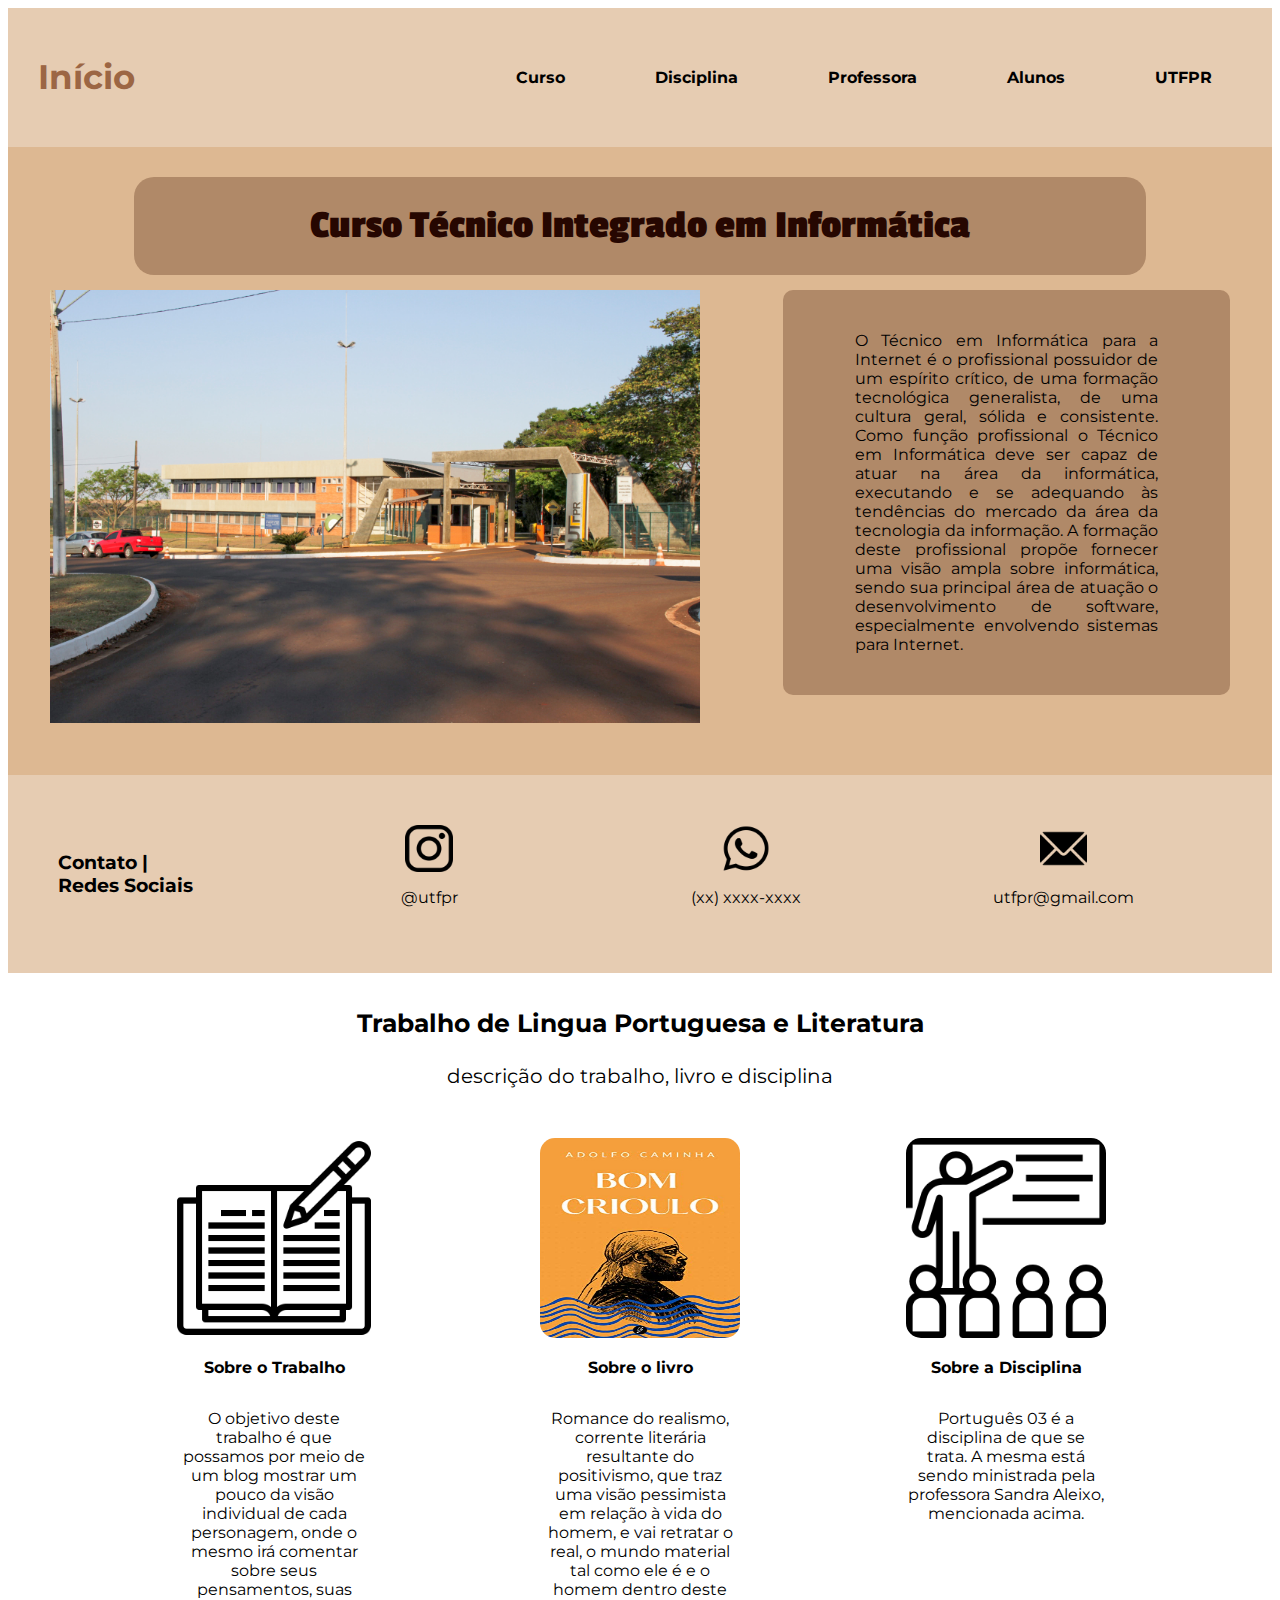
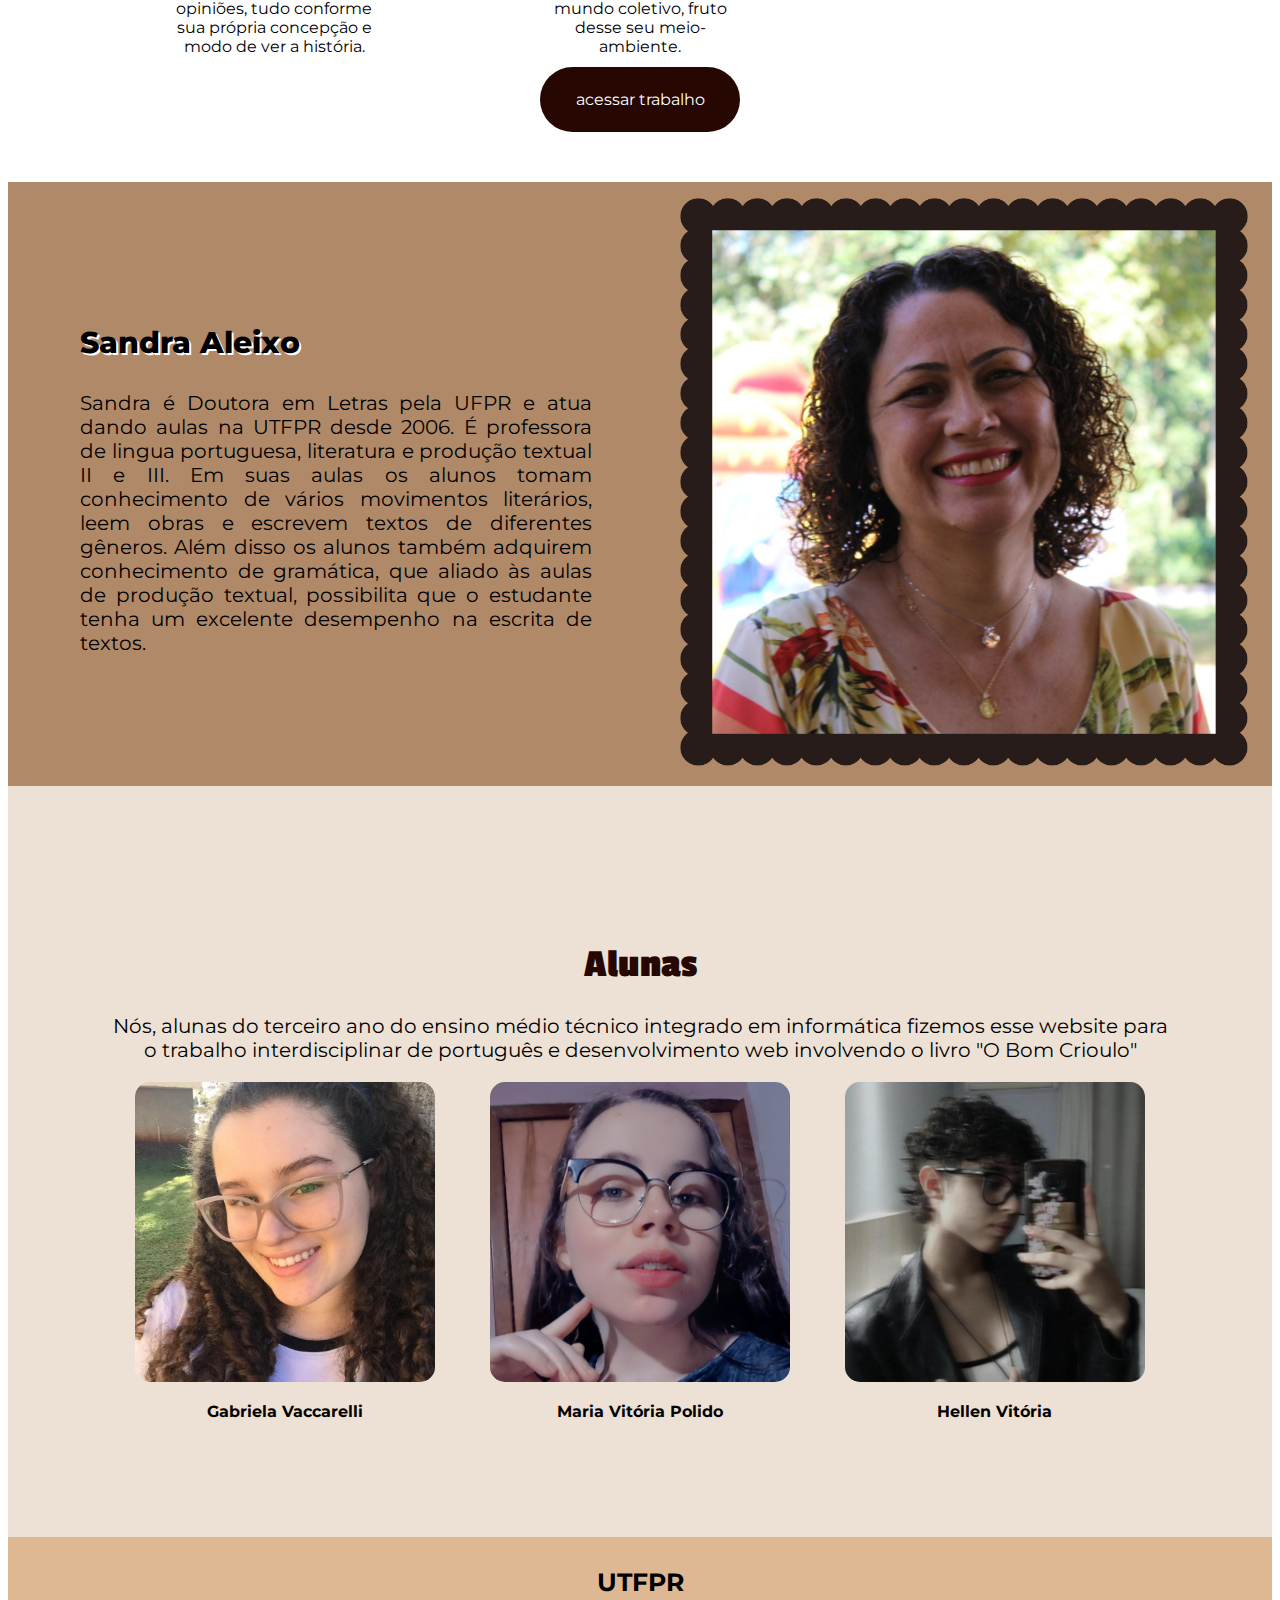
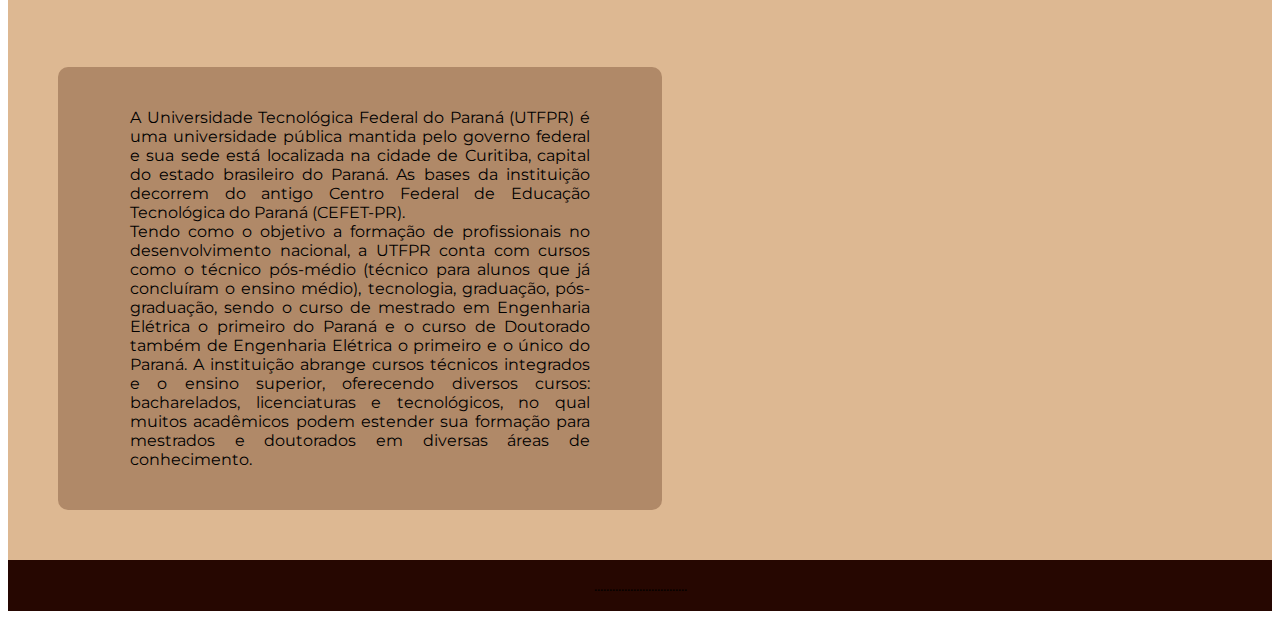
==== pagina_inicial/index.html @ a377874c "prova - DW" ====
<!DOCTYPE html>
<html lang="pt-br">

<head>
    <meta charset="UTF-8">
    <meta http-equiv="X-UA-Compatible" content="IE=edge">
    <meta name="viewport" content="width=device-width, initial-scale=1.0">
    <title>O Bom Crioulo</title>
    <link rel="shortcut icon" href="./recursos//imagens/livro.jpg" type="image/x-icon">
    <link rel="stylesheet" href="./recursos/estilo.css">
</head>

<body>
    <header class="cabecalho">
        <div class="div_cabecalho">Início</div>
        <nav>
            <a href="index.html#curso">Curso</a>
            <a href="index.html#disciplina">Disciplina</a>
            <a href="index.html#professora">Professora</a>
            <a href="index.html#alunos">Alunos</a>
            <a href="index.html#UTFPR">UTFPR</a>
        </nav>
    </header>

    <main>
        <section class="section1"> <a name="curso"> </a>
            <div class="box2">
                <h1>Curso Técnico Integrado em Informática</h1>
            </div>
        </section>

        <section class="section1_5">
            <div class="box3">
                <img src="./recursos/imagens/utf.jpg">
            </div>
            <div class="texto1">
                <p>O Técnico em Informática para a Internet é o profissional possuidor de um espírito
                    crítico,
                    de uma formação tecnológica generalista, de uma cultura geral, sólida e consistente.
                    Como função profissional o Técnico em Informática deve ser capaz de atuar na área da
                    informática, executando e se adequando às tendências do mercado da área da tecnologia
                    da informação.
                    A formação deste profissional propõe fornecer uma visão ampla sobre
                    informática, sendo sua principal área de atuação o desenvolvimento de software,
                    especialmente envolvendo sistemas para Internet.</p>
            </div>
        </section>
        <section>
            <nav class="nav2">
                <h3>Contato | Redes Sociais</h3>
                <div class="contato">
                    <div>
                        <img src="./recursos/imagens//insta.png">
                        <p>@utfpr</p>
                    </div>
                    <div>
                        <img src="./recursos/imagens//whats.png">
                        <p>(xx) xxxx-xxxx</p>
                    </div>
                    <div>
                        <img src="./recursos/imagens//e-mail.png">
                        <p>utfpr@gmail.com</p>
                    </div>
                </div>
            </nav>
        </section>

        <section class="section2"> <a name="disciplina"> </a>
            <div class="titulo_disciplina">Trabalho de Lingua Portuguesa e Literatura</div>
            <p id="descrição">descrição do trabalho, livro e disciplina</p>
            <section class="section2_2">
                <div class="div_trabalho">
                    <img src="./recursos/imagens//trabalho.png">
                    <p><b>Sobre o Trabalho</b></p>
                </div>
                <div class="div_trabalho">
                    <img src="./recursos/imagens//livro.jpg">
                    <p><b>Sobre o livro</b></p>
                </div>
                <div class="div_trabalho">
                    <img src="./recursos/imagens//disciplina.png">
                    <p><b>Sobre a Disciplina</b></p>
                </div>

            </section>
            <section class="section2_5">
                <div class="box2_5">
                    <p>O objetivo deste trabalho é que possamos por meio de um blog mostrar um pouco da visão individual
                        de cada personagem, onde o mesmo irá comentar sobre seus pensamentos, suas opiniões, tudo
                        conforme sua própria concepção e modo de ver a história.</p>
                </div>
                <div class="box2_5">
                    <p>
                        Romance do realismo, corrente literária resultante do positivismo, que traz uma visão pessimista
                        em relação à vida do homem, e vai retratar o real, o mundo material tal como ele é e o homem
                        dentro deste mundo coletivo, fruto desse seu meio-ambiente.
                    </p>

                </div>
                <div class="box2_5">
                    <p>Português 03 é a disciplina de que se trata. A mesma está sendo ministrada pela professora Sandra
                        Aleixo, mencionada acima.</p>

                </div>
            </section>

        </section>
        <nav class="nav3">
            <div class="botao">
                <a href="dashboard.html"></a>
                <a href="/personagens/sobre/index.html">acessar trabalho</a>
            </div>
        </nav>

        <section class="section3">
            <div class="professora"><a name="professora"> </a>
                <p id="titulo_professora">Sandra Aleixo</p>
                <p id="texto_professora">Sandra é Doutora em Letras pela UFPR e atua dando aulas na UTFPR desde 2006.
                    É professora de lingua portuguesa, literatura e produção textual II e III.
                    Em suas aulas os alunos tomam conhecimento de vários movimentos literários, leem obras
                    e escrevem textos de diferentes gêneros. Além disso os alunos também adquirem conhecimento de
                    gramática, que aliado às aulas de produção textual, possibilita que o estudante tenha
                    um excelente desempenho na escrita de textos.</p>
            </div>
            <div class="foto_professora">
                <img src="./recursos/imagens/professora.png">
            </div>
        </section>

        <section class="section4-2">
            <div class="alunas"> <a name="alunos"></a>
                <h1>Alunas</h1>
                <p>Nós, alunas do terceiro ano do ensino médio técnico integrado em informática
                    fizemos esse website para o trabalho interdisciplinar de português e desenvolvimento web
                    involvendo o livro "O Bom Crioulo"</p>
            </div>
            <div class="div_alunas">
                <div>
                    <img src="./recursos/imagens//gabriela.jpeg">
                    <p><b>Gabriela Vaccarelli</b></p>
                </div>
                <div>
                    <img src="./recursos/imagens//maria.jpg">
                    <p><b>Maria Vitória Polido</b></p>
                </div>
                <div>
                    <img src="./recursos/imagens//hellen.jpg">
                    <p><b>Hellen Vitória</b></p>
                </div>
            </div>
        </section>

        <section class="section5"> <a name="UTFPR"> </a>
            <div class="titulo_utfpr">UTFPR</div>
        </section>
        <section class="section5_2">
            <div class="box_utf">
                <p id="texto_utf">A Universidade Tecnológica Federal do Paraná (UTFPR) é uma universidade
                    pública mantida pelo governo federal e sua sede está localizada na cidade de Curitiba,
                    capital do estado brasileiro do Paraná.
                    As bases da instituição decorrem do antigo Centro Federal de Educação Tecnológica do
                    Paraná (CEFET-PR).<br>
                    Tendo como o objetivo a formação de profissionais no desenvolvimento nacional, a UTFPR
                    conta com cursos como o técnico pós-médio (técnico para alunos que já concluíram o ensino médio),
                    tecnologia, graduação, pós-graduação, sendo o curso de mestrado em Engenharia Elétrica o primeiro
                    do Paraná e o curso de Doutorado também de Engenharia Elétrica o primeiro e o único do Paraná.
                    A instituição abrange cursos técnicos integrados e o ensino superior, oferecendo diversos cursos:
                    bacharelados, licenciaturas e tecnológicos, no qual muitos acadêmicos podem estender sua formação
                    para mestrados e doutorados em diversas áreas de conhecimento.</p>
            </div>
            <div class="video">
                <iframe width="560" height="315" src="https://www.youtube.com/embed/9QVKVuefteU"
                    title="YouTube video player" frameborder="0"
                    allow="accelerometer; autoplay; clipboard-write; encrypted-media; gyroscope; picture-in-picture"
                    allowfullscreen></iframe>
            </div>
            </div>
        </section>
        <section id="rodapeFinal">
            <div>
                <p>...............................</p>

            </div>
        </section>

    </main>
</body>

</html>
---- pagina_inicial/recursos/estilo.css ----
@import url('https://fonts.googleapis.com/css2?family=Montserrat:wght@300&display=swap');
@import url('https://fonts.googleapis.com/css2?family=Montserrat:wght@600&display=swap');
@import url('https://fonts.googleapis.com/css2?family=Passion+One&display=swap');

:root {
    --cor0: #EDE0D4;
    --cor1: #E6CCB2;
    --cor2: #DDB892;
    --cor3: #B08968;
    --cor4: #7F5539;
    --cor4: #9C6644;
    --cor5: #000000;
    --cor6: #260701;
    --cor7: #ffffff;
    --fonte-padrao: 'Montserrat';
    --fonte-destaque: 'Passion One', cursive;
}

body {
    font-family: var(--fonte-padrao);
    scroll-behavior: smooth;
}

h1 {
    font-family: var(--fonte-destaque);
    font-size: 40px;
    color: var(--cor6);
}

a {
    text-decoration: none;
    color: var(--cor7);

}

.cabecalho {
    display: flex;
    flex-direction: row;
    align-items: center;
    background: var(--cor1);
}

.div_cabecalho {
    background-color: var(--cor1);
    flex-grow: 2;
    padding: 30px;
    color: var(--cor4);
    font-size: 34px;
    font-weight: 700;
    line-height: 41px;
    text-align: left;
}

nav {
    background-color: var(--cor1);
    padding: 50px;
    display: flex;
    column-gap: 70px;
}

nav>a {
    color: var(--cor5);
    padding: 10px;
    text-decoration: none;
    font-weight: bold;
    border-radius: 5px;
    transition-duration: 0.3s;
}

nav>a:hover {
    background-color: var(--cor6);
    color: var(--cor1);
}


/* ............................................................................................................... */
.section1 {
    background-color: var(--cor2);
    width: 100%;
    height: 100%;
    display: flex;
    align-items: flex-start;
    justify-content: center;
}

.section1_5 {
    background-color: var(--cor2);
    width: 100%;
    height: 100%;
    display: flex;
    justify-content: space-around;
    padding-top: 15px;
}

.box2 {
    background-color: var(--cor3);
    border-radius: 20px;
    width: 80%;
    text-align: center;
    margin-top: 30px;
}

.box2 p {
    font-size: 30px;
}

.box3 img {
    width: 650px;
}

#div_texto {
    display: flex;
    flex-direction: column;
    align-items: center;
    width: 100%;
    height: 180px;
}

.texto1 {
    background-color: var(--cor3);
    width: 24%;
    height: 100%;
    text-align: justify;
    border-radius: 10px;
    margin-bottom: 80px;
    padding: 25px 72px;
}

.titulo_curso {
    color: var(--cor6);
    font-size: 34px;
    font-weight: 100;
    margin-top: 30px;
}

#texto_curso {
    text-align: center;
    color: var(--cor5);
    font-size: 20px;
}

#div_curso {
    display: flex;
    flex-direction: column;
    width: 100%;
    height: 900px;

}

.nav2 {
    background-color: var(--cor1);
    display: flex;
    align-items: center;
}

.contato {
    display: flex;
}

.contato>div {
    display: flex;
    flex-direction: column;
    justify-content: center;
    align-items: center;
}

.contato>div>img {
    width: 15%;
}

/* ................................................................................................................ */
.section2 {
    background-color: var(--cor7);
}

.titulo_disciplina {
    background-color: var(--cor7);
    flex-grow: 2;
    padding-top: 30px;
    color: var(--cor5);
    font-size: 25px;
    font-weight: 700;
    line-height: 41px;
    text-align: center;
    align-items: center;
}

.box4-section2 img {
    align-items: center;
}

/* ................................................................................................................ */
.section2_2 {
    display: flex;
    justify-content: space-evenly;
    align-items: center;
    text-align: center;
    background-color: var(--cor7);
}

#descrição {
    text-align: center;
    color: var(--cor5);
    font-size: 20px;
}

.botao {
    background-color: var(--cor6);
    border-radius: 40px;
    width: 200px;
    height: 65px;
    color: var(--cor7);
    display: flex;
    justify-content: center;
    align-items: center;
}

.nav3 {
    background-color: var(--cor7);
    display: flex;
    align-items: center;
    flex-direction: column;
}

.div_trabalho img {
    height: 200px;
    width: 200px;
    border-radius: 15px;
    margin-top: 30px;
}

/* ................................................................................................................ */
.section2_5 {
    display: flex;
    justify-content: space-evenly;
    align-items: center;
    text-align: center;
    background-color: var(--cor7);
}

.box2_5 {
    height: 224px;
    width: 200px;
    border-radius: 15px;
}

/* ................................................................................................................ */
.section3 {
    width: 100%;
    background-color: var(--cor3);
    display: flex;
    align-items: center;
}

.professora {
    padding: 25px 72px;
    width: 40vw;
}

#titulo_professora {
    text-shadow: 2px 2px 0px var(--cor7);
    color: var(--cor5);
    font-size: 30px;
    font-weight: 800;
}

#texto_professora {
    color: var(--cor5);
    font-size: 20px;
    text-align: justify;
}

.foto_professora {
    width: 40vw;
}

.foto_professora img {
    max-height: 700px;
    max-width: 600px;
}

/* ................................................................................................................ */
.section4 {
    background-color: var(--cor0);
}

.alunas>h1 {
    background-color: var(--cor0);
    padding-top: 30px;
    font-size: 40px;
    font-weight: 700;
    text-align: center;
}

.alunas>p {
    text-align: center;
    color: var(--cor5);
    font-size: 20px;
}

/* ................................................................................................................ */
.section4-2 {
    display: flex;
    flex-direction: column;
    text-align: center;
    background-color: var(--cor0);
    padding: 100px;
}

.section4-2>.div_alunas {
    display: flex;
    justify-content: space-around;
    align-items: center;
}

.div_alunas img {
    height: 300px;
    width: 300px;
    border-radius: 15px;
}

/* ................................................................................................................ */
.section5 {
    height: 80px;
    background-color: var(--cor2);
}

.titulo_utfpr {
    background-color: var(--cor2);
    padding-top: 30px;
    color: var(--cor5);
    font-size: 25px;
    font-weight: 700;
    text-align: center;
}

.section5_2 {
    background-color: var(--cor2);
    display: flex;
    justify-content: space-around;
    align-items: center;
    padding: 50px;
}

.box_utf {
    background-color: var(--cor3);
    border-radius: 10px;
    padding: 25px 72px;
    width: 500px;
    text-align: justify;
}

.texto_utf {
    color: var(--cor5);
    font-size: 20px;
}

#rodapeFinal {
    background: var(--cor1);
}

#rodapeFinal {
    display: flex;
    flex-direction: row;
    justify-content: space-around;
    background: var(--cor6);

}
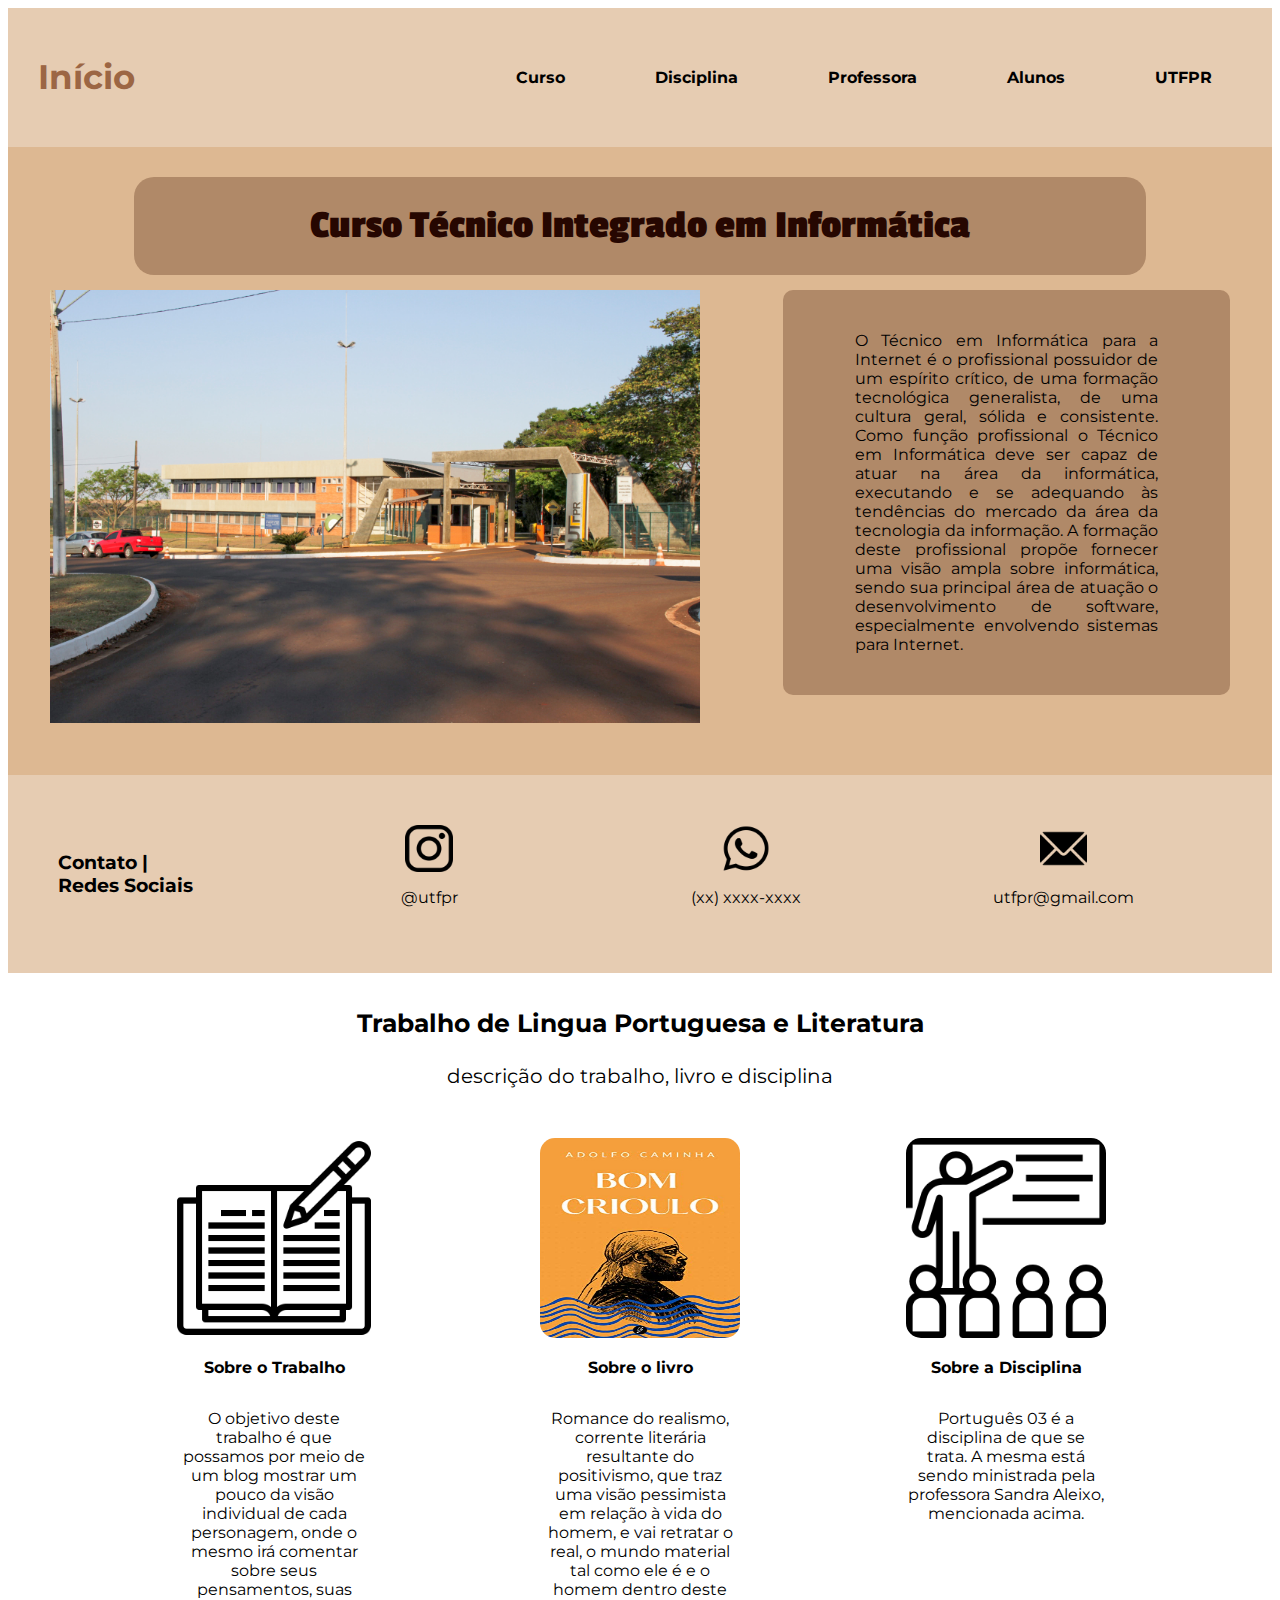
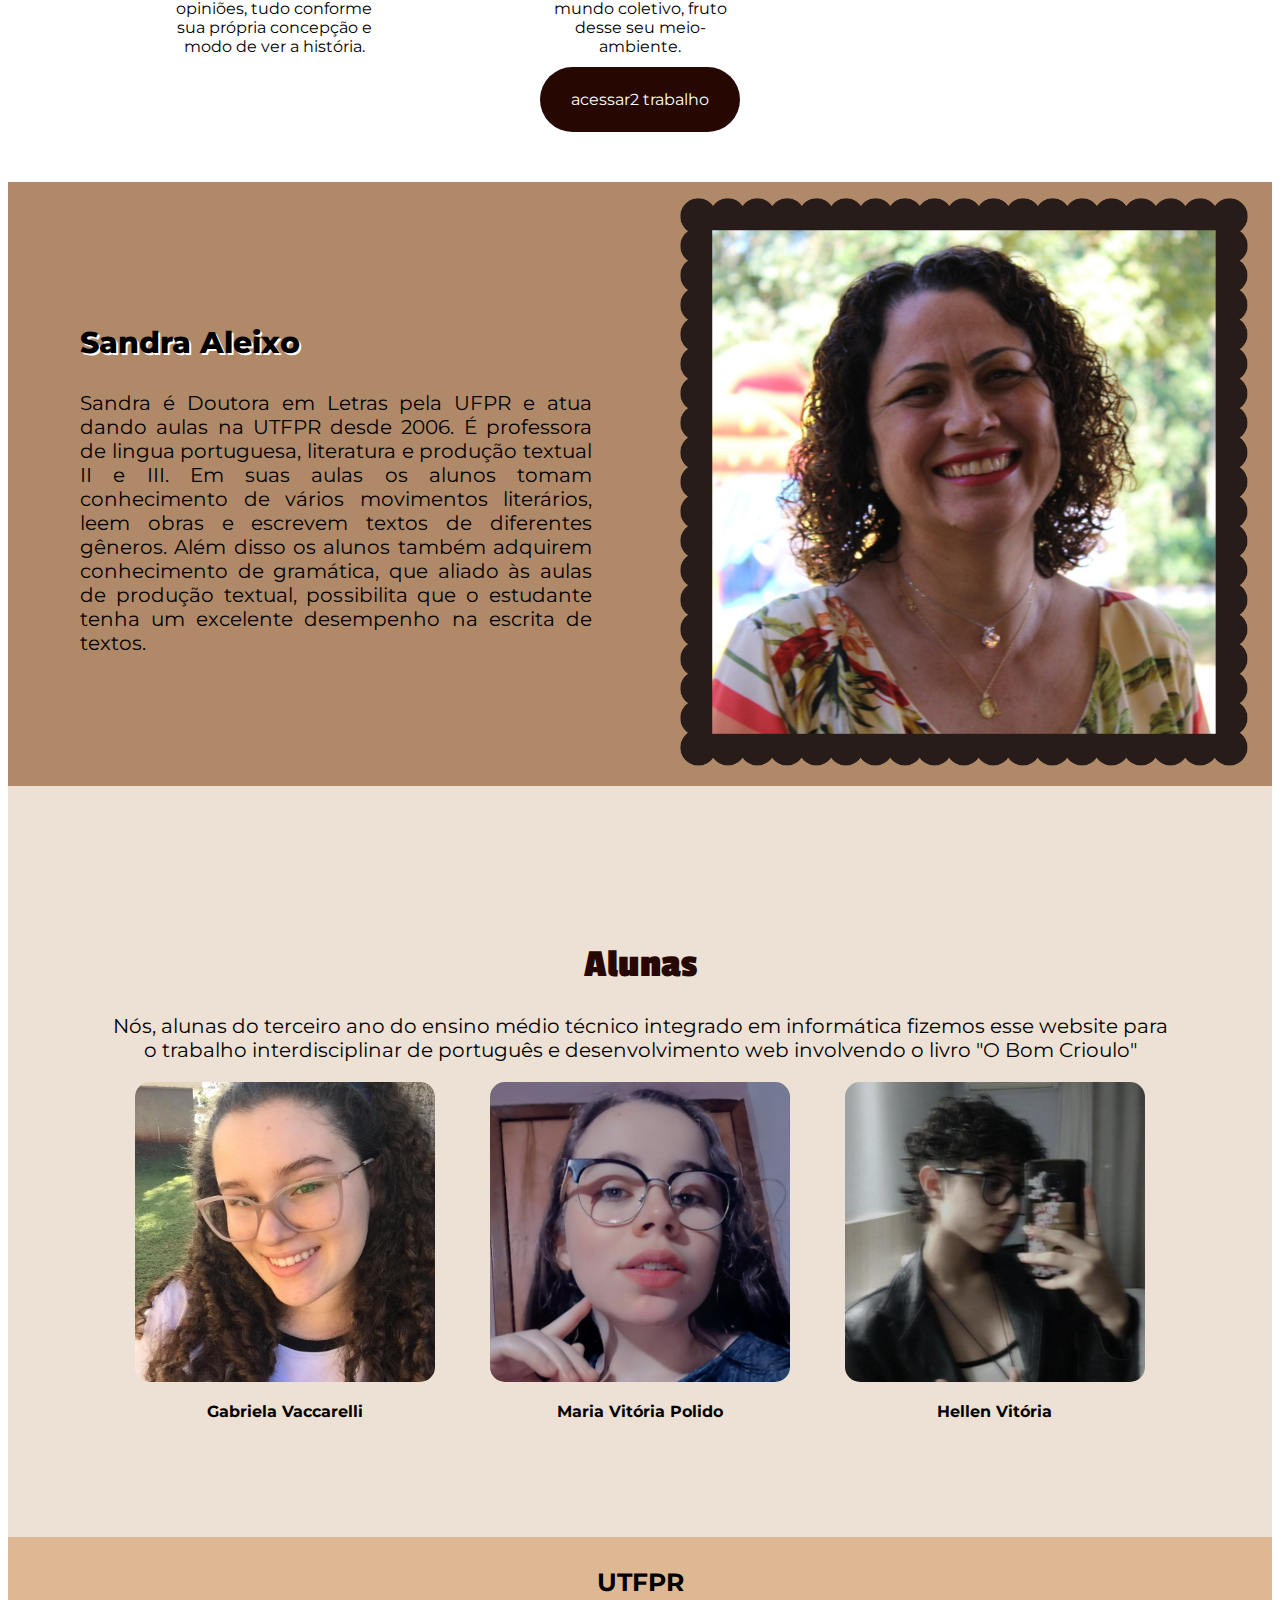
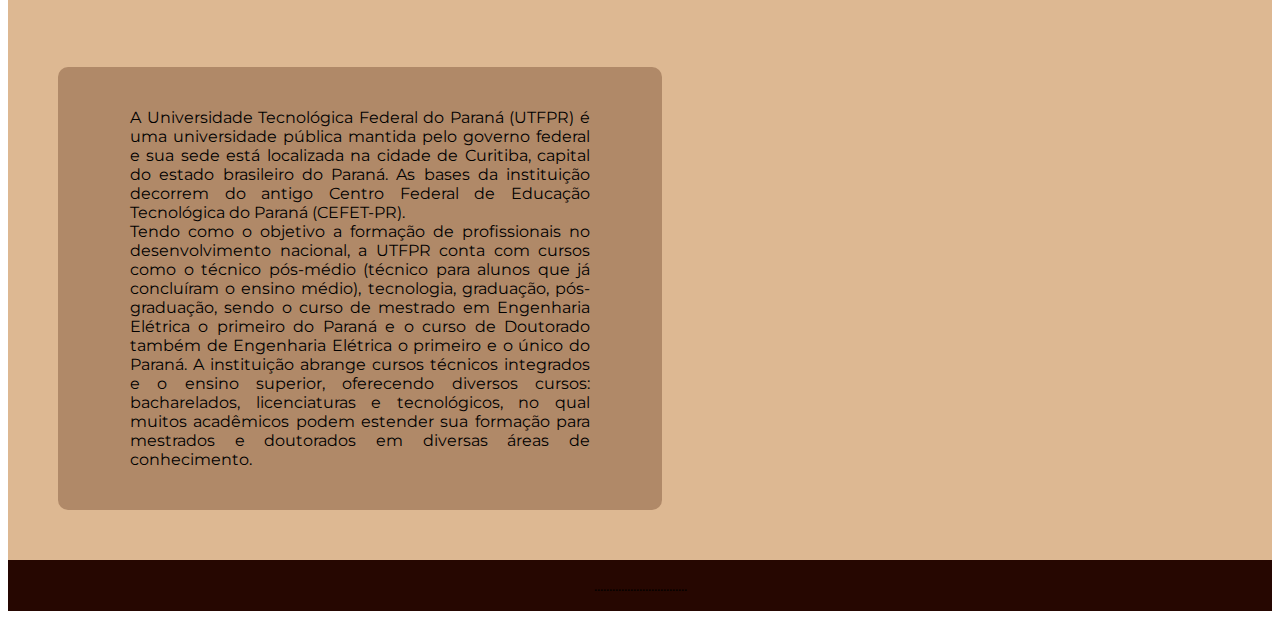
==== commit 96d9cd1c: "prova - DW" ====
--- a/pagina_inicial/index.html
+++ b/pagina_inicial/index.html
@@ -108,7 +108,7 @@
         <nav class="nav3">
             <div class="botao">
                 <a href="dashboard.html"></a>
-                <a href="/personagens/sobre/index.html">acessar trabalho</a>
+                <a href="../personagens/sobre/index.html">acessar2 trabalho</a>
             </div>
         </nav>
 
